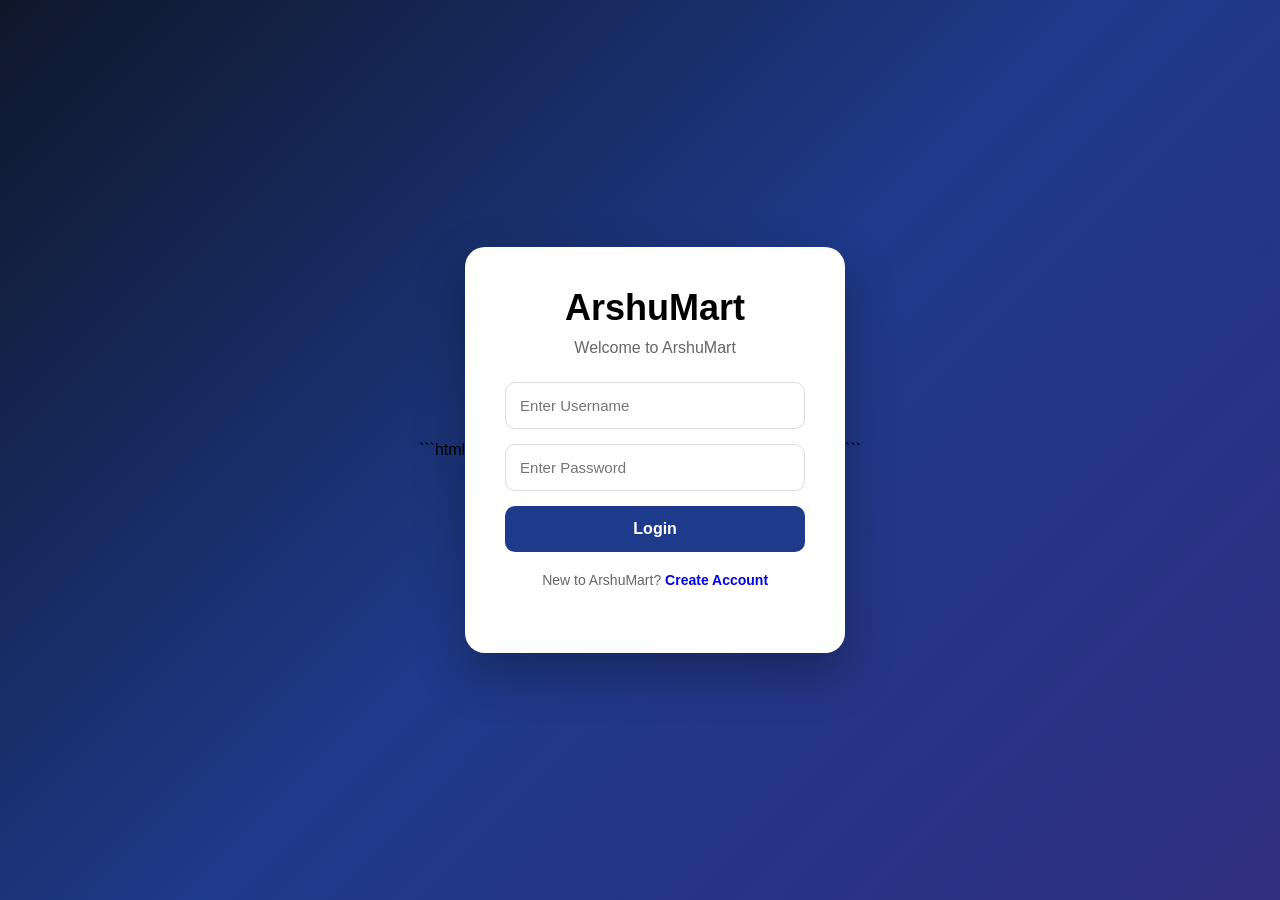
==== frontend/index.html @ 77486f8b "Initial ArshuMart project" ====
```html
<!DOCTYPE html>
<html lang="en">
<head>
    <meta charset="UTF-8">
    <meta name="viewport" content="width=device-width, initial-scale=1.0">
    <title>ArshuMart - Login</title>

    <link rel="stylesheet" href="css/style.css">
</head>

<body>

    <div class="login-container">

        <h1>ArshuMart</h1>

        <p>Welcome to ArshuMart</p>

        <form>
            <input type="text" placeholder="Enter Username" required>

            <input type="password" placeholder="Enter Password" required>

            <button type="submit">Login</button>
        </form>

        <p class="register-text">
            New to ArshuMart?
            <a href="#">Create Account</a>
        </p>

    </div>

    <script src="js/script.js"></script>

</body>
</html>
```
---- frontend/css/style.css ----
* {
    margin: 0;
    padding: 0;
    box-sizing: border-box;
}

body {
    min-height: 100vh;
    display: flex;
    justify-content: center;
    align-items: center;
    font-family: Arial, sans-serif;
    background: linear-gradient(135deg, #0f172a, #1e3a8a, #312e81);
}

.login-container {
    width: 380px;
    padding: 40px;
    text-align: center;
    background: white;
    border-radius: 20px;
    box-shadow: 0 20px 50px rgba(0, 0, 0, 0.3);
}

.login-container h1 {
    font-size: 36px;
    margin-bottom: 10px;
}

.login-container > p {
    margin-bottom: 25px;
    color: #666;
}

.login-container input {
    width: 100%;
    padding: 14px;
    margin-bottom: 15px;
    border: 1px solid #ddd;
    border-radius: 10px;
    font-size: 15px;
}

.login-container button {
    width: 100%;
    padding: 14px;
    border: none;
    border-radius: 10px;
    background: #1e3a8a;
    color: white;
    font-size: 16px;
    font-weight: bold;
    cursor: pointer;
}

.login-container button:hover {
    background: #172554;
}

.register-text {
    margin-top: 20px;
    font-size: 14px;
}

.register-text a {
    text-decoration: none;
    font-weight: bold;
}
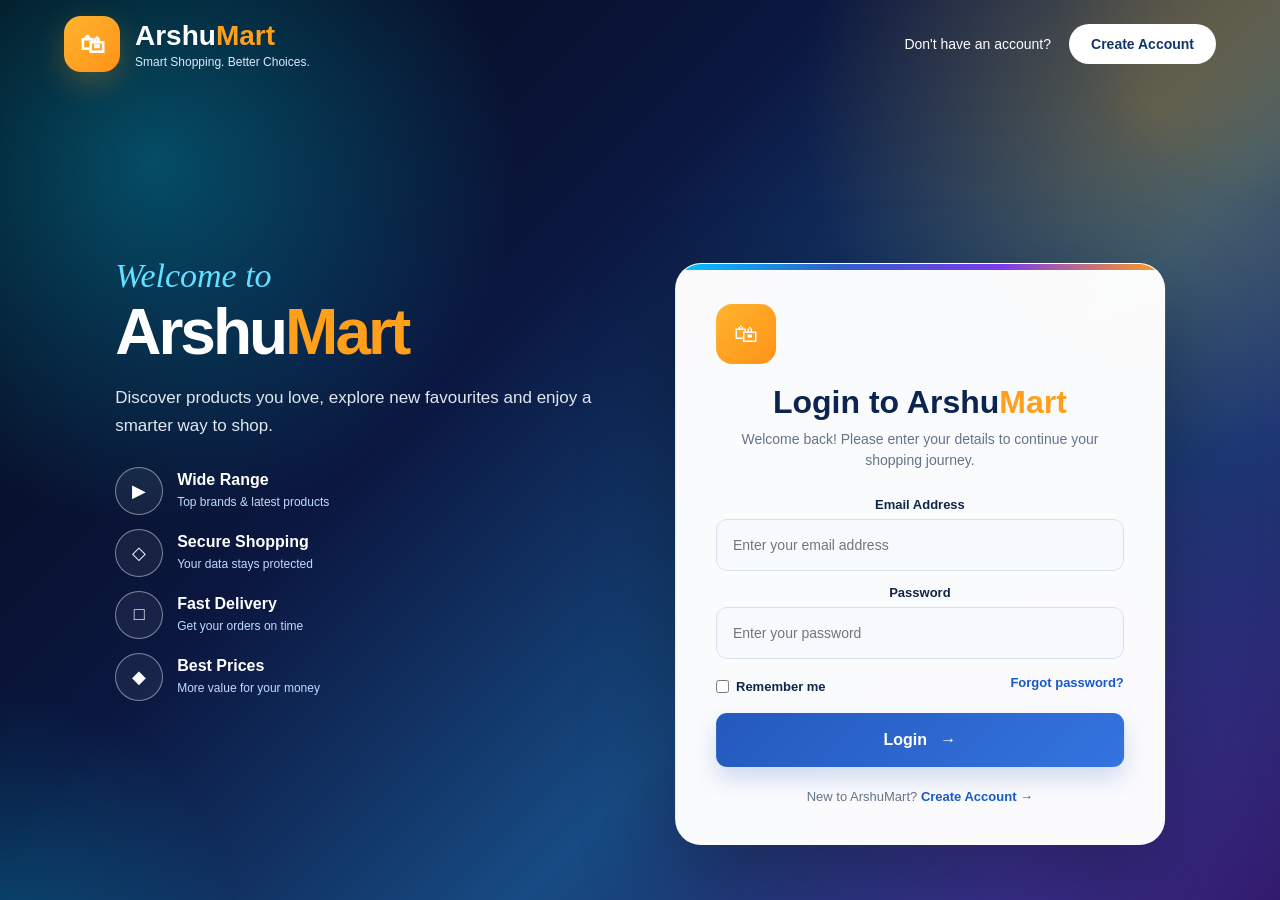
==== commit 4fe81a1e: "Save current ArshuMart progress" ====
--- a/frontend/index.html
+++ b/frontend/index.html
@@ -1,39 +1,998 @@
-```html
 <!DOCTYPE html>
 <html lang="en">
 <head>
     <meta charset="UTF-8">
     <meta name="viewport" content="width=device-width, initial-scale=1.0">
+
     <title>ArshuMart - Login</title>
 
     <link rel="stylesheet" href="css/style.css">
+
+    <style>
+        /* =====================================================
+           ARSHUMART LOGIN PAGE
+           LOGIN BACKGROUND IS CONTROLLED HERE
+        ===================================================== */
+
+        * {
+            box-sizing: border-box;
+        }
+
+        body {
+            margin: 0;
+            font-family: Arial, Helvetica, sans-serif;
+        }
+
+        body.login-page {
+            min-height: 100vh;
+            width: 100%;
+            overflow: hidden;
+
+            background:
+                radial-gradient(
+                    circle at 12% 18%,
+                    rgba(0, 225, 255, 0.30),
+                    transparent 27%
+                ),
+                radial-gradient(
+                    circle at 90% 12%,
+                    rgba(255, 166, 0, 0.30),
+                    transparent 25%
+                ),
+                radial-gradient(
+                    circle at 80% 90%,
+                    rgba(128, 70, 255, 0.32),
+                    transparent 30%
+                ),
+                linear-gradient(
+                    135deg,
+                    #030712 0%,
+                    #0b1740 38%,
+                    #174b83 65%,
+                    #29165c 100%
+                ) !important;
+        }
+
+        /* Decorative background shapes */
+
+        body.login-page::before {
+            content: "";
+            position: fixed;
+
+            width: 500px;
+            height: 500px;
+
+            left: -250px;
+            bottom: -280px;
+
+            border-radius: 50%;
+
+            background:
+                radial-gradient(
+                    circle,
+                    rgba(0, 225, 255, 0.20),
+                    transparent 68%
+                );
+
+            pointer-events: none;
+        }
+
+        body.login-page::after {
+            content: "";
+            position: fixed;
+
+            width: 500px;
+            height: 500px;
+
+            right: -260px;
+            top: -280px;
+
+            border-radius: 50%;
+
+            background:
+                radial-gradient(
+                    circle,
+                    rgba(255, 166, 0, 0.22),
+                    transparent 68%
+                );
+
+            pointer-events: none;
+        }
+
+
+        /* =====================================================
+           TOP HEADER
+        ===================================================== */
+
+        .login-topbar {
+            position: relative;
+            z-index: 10;
+
+            width: 100%;
+
+            padding: 16px 5%;
+
+            display: flex;
+            align-items: center;
+            justify-content: space-between;
+        }
+
+        .login-brand {
+            display: flex;
+            align-items: center;
+            gap: 15px;
+        }
+
+        .login-brand-icon {
+            width: 56px;
+            height: 56px;
+
+            border-radius: 17px;
+
+            display: flex;
+            align-items: center;
+            justify-content: center;
+
+            background:
+                linear-gradient(
+                    135deg,
+                    #ffb52e,
+                    #ff9218
+                );
+
+            color: white;
+
+            font-size: 25px;
+            font-weight: bold;
+
+            box-shadow:
+                0 10px 30px rgba(255, 159, 28, 0.25);
+        }
+
+        .login-brand-name {
+            color: white;
+            font-size: 28px;
+            font-weight: 800;
+        }
+
+        .login-brand-name span {
+            color: #ff9f1c;
+        }
+
+        .login-brand-tagline {
+            color: #dbeafe;
+            font-size: 12px;
+            margin-top: 3px;
+        }
+
+        .create-account-top {
+            display: flex;
+            align-items: center;
+            gap: 18px;
+
+            color: white;
+            font-size: 14px;
+        }
+
+        .create-account-top a {
+            padding: 12px 22px;
+
+            border-radius: 25px;
+
+            background: white;
+            color: #12356b;
+
+            text-decoration: none;
+
+            font-weight: bold;
+
+            transition: 0.25s ease;
+        }
+
+        .create-account-top a:hover {
+            transform: translateY(-2px);
+
+            box-shadow:
+                0 10px 25px rgba(0, 0, 0, 0.20);
+        }
+
+
+        /* =====================================================
+           MAIN LOGIN AREA
+        ===================================================== */
+
+        .login-layout {
+            position: relative;
+            z-index: 5;
+
+            width: 100%;
+            min-height: calc(100vh - 88px);
+
+            display: grid;
+            grid-template-columns: 1fr 1fr;
+
+            align-items: center;
+
+            gap: 70px;
+
+            padding: 25px 9% 55px;
+        }
+
+
+        /* =====================================================
+           LEFT SIDE
+        ===================================================== */
+
+        .login-intro {
+            color: white;
+            max-width: 620px;
+        }
+
+        .login-intro-small {
+            color: #63dfff;
+
+            font-family: Georgia, serif;
+
+            font-size: 34px;
+
+            font-style: italic;
+
+            margin-bottom: 5px;
+        }
+
+        .login-intro h1 {
+            margin: 0 0 20px;
+
+            font-size: clamp(52px, 5vw, 76px);
+
+            line-height: 1;
+
+            letter-spacing: -3px;
+        }
+
+        .login-intro h1 span {
+            color: #ff9f1c;
+        }
+
+        .login-intro-description {
+            max-width: 570px;
+
+            color: #e2e8f0;
+
+            font-size: 17px;
+
+            line-height: 1.6;
+
+            margin-bottom: 28px;
+        }
+
+
+        /* Features */
+
+        .login-features {
+            display: grid;
+            gap: 14px;
+        }
+
+        .login-feature {
+            display: flex;
+            align-items: center;
+
+            gap: 14px;
+        }
+
+        .feature-icon {
+            width: 48px;
+            height: 48px;
+
+            border: 1px solid rgba(255,255,255,0.45);
+
+            border-radius: 50%;
+
+            display: flex;
+            align-items: center;
+            justify-content: center;
+
+            color: white;
+
+            font-size: 18px;
+
+            background: rgba(255,255,255,0.06);
+        }
+
+        .feature-text strong {
+            display: block;
+
+            color: white;
+
+            font-size: 16px;
+
+            margin-bottom: 3px;
+        }
+
+        .feature-text span {
+            color: #bfdbfe;
+
+            font-size: 12px;
+        }
+
+
+        /* =====================================================
+           LOGIN CARD
+        ===================================================== */
+
+        .login-container {
+            width: 100%;
+            max-width: 500px;
+
+            justify-self: end;
+
+            padding: 40px;
+
+            background: rgba(255,255,255,0.98);
+
+            border-radius: 26px;
+
+            border: 1px solid rgba(255,255,255,0.8);
+
+            box-shadow:
+                0 35px 90px rgba(0,0,0,0.35);
+
+            position: relative;
+
+            overflow: hidden;
+        }
+
+        .login-container::before {
+            content: "";
+
+            position: absolute;
+
+            left: 0;
+            top: 0;
+
+            width: 100%;
+            height: 6px;
+
+            background:
+                linear-gradient(
+                    90deg,
+                    #00c6ff,
+                    #315fc9,
+                    #7c3aed,
+                    #ff9f1c
+                );
+        }
+
+        .login-logo {
+            width: 60px;
+            height: 60px;
+
+            border-radius: 16px;
+
+            display: flex;
+            align-items: center;
+            justify-content: center;
+
+            background:
+                linear-gradient(
+                    135deg,
+                    #ffb52e,
+                    #ff9218
+                );
+
+            color: white;
+
+            font-size: 24px;
+
+            margin-bottom: 20px;
+        }
+
+        .login-container h2 {
+            margin: 0 0 8px;
+
+            color: #0b2450;
+
+            font-size: 32px;
+        }
+
+        .login-container h2 span {
+            color: #ff9f1c;
+        }
+
+        .login-subtitle {
+            color: #64748b;
+
+            font-size: 14px;
+
+            line-height: 1.5;
+
+            margin-bottom: 25px;
+        }
+
+
+        /* =====================================================
+           FORM
+        ===================================================== */
+
+        #loginForm {
+            display: flex;
+            flex-direction: column;
+
+            gap: 14px;
+        }
+
+        #loginForm label {
+            color: #10254a;
+
+            font-size: 13px;
+
+            font-weight: bold;
+
+            margin-bottom: -7px;
+        }
+
+        #loginForm input {
+            width: 100%;
+
+            height: 52px;
+
+            border: 1px solid #d8e1ee;
+
+            border-radius: 11px;
+
+            background: #f6f9fd;
+
+            padding: 0 16px;
+
+            outline: none;
+
+            font-size: 14px;
+
+            color: #172033;
+
+            transition: 0.25s ease;
+        }
+
+        #loginForm input:focus {
+            background: white;
+
+            border-color: #2872df;
+
+            box-shadow:
+                0 0 0 4px rgba(40,114,223,0.10);
+        }
+
+        .login-options {
+            display: flex;
+
+            justify-content: space-between;
+
+            align-items: center;
+
+            margin-top: 2px;
+
+            margin-bottom: 5px;
+
+            font-size: 13px;
+        }
+
+        .remember-option {
+            display: flex;
+            align-items: center;
+
+            gap: 7px;
+
+            color: #64748b;
+        }
+
+        .remember-option input {
+            width: auto !important;
+            height: auto !important;
+        }
+
+        .forgot-password {
+            color: #1858c7;
+
+            text-decoration: none;
+
+            font-weight: bold;
+        }
+
+        .forgot-password:hover {
+            color: #ff9f1c;
+        }
+
+
+        /* =====================================================
+           LOGIN BUTTON
+        ===================================================== */
+
+        #loginForm button {
+            width: 100%;
+
+            height: 54px;
+
+            border: none;
+
+            border-radius: 11px;
+
+            background:
+                linear-gradient(
+                    135deg,
+                    #2459bd,
+                    #3474df
+                );
+
+            color: white;
+
+            font-size: 16px;
+
+            font-weight: bold;
+
+            cursor: pointer;
+
+            margin-top: 4px;
+
+            transition: 0.25s ease;
+
+            box-shadow:
+                0 12px 25px rgba(37,89,189,0.20);
+        }
+
+        #loginForm button:hover {
+            transform: translateY(-2px);
+
+            box-shadow:
+                0 16px 30px rgba(37,89,189,0.30);
+        }
+
+
+        /* =====================================================
+           REGISTER LINK
+        ===================================================== */
+
+        .register-text {
+            text-align: center;
+
+            color: #64748b;
+
+            font-size: 13px;
+
+            margin-top: 22px !important;
+        }
+
+        .register-text a {
+            color: #1858c7;
+
+            text-decoration: none;
+
+            font-weight: bold;
+        }
+
+        .register-text a:hover {
+            color: #ff9f1c;
+        }
+
+
+        /* =====================================================
+           RESPONSIVE
+        ===================================================== */
+
+        @media (max-width: 900px) {
+
+            body.login-page {
+                overflow-y: auto;
+            }
+
+            .login-layout {
+                grid-template-columns: 1fr;
+
+                padding: 35px 6% 50px;
+
+                gap: 35px;
+            }
+
+            .login-intro {
+                max-width: 700px;
+            }
+
+            .login-container {
+                justify-self: center;
+            }
+
+            .login-intro h1 {
+                font-size: 58px;
+            }
+        }
+
+        @media (max-width: 600px) {
+
+            .login-topbar {
+                padding: 14px 5%;
+            }
+
+            .login-brand-icon {
+                width: 46px;
+                height: 46px;
+            }
+
+            .login-brand-name {
+                font-size: 22px;
+            }
+
+            .login-brand-tagline {
+                display: none;
+            }
+
+            .create-account-top > span {
+                display: none;
+            }
+
+            .create-account-top a {
+                padding: 10px 15px;
+                font-size: 12px;
+            }
+
+            .login-layout {
+                padding: 25px 5% 40px;
+            }
+
+            .login-intro-small {
+                font-size: 25px;
+            }
+
+            .login-intro h1 {
+                font-size: 45px;
+                letter-spacing: -2px;
+            }
+
+            .login-intro-description {
+                font-size: 14px;
+            }
+
+            .login-container {
+                padding: 32px 25px;
+            }
+
+            .login-container h2 {
+                font-size: 27px;
+            }
+        }
+    </style>
 </head>
 
-<body>
-
-    <div class="login-container">
-
-        <h1>ArshuMart</h1>
-
-        <p>Welcome to ArshuMart</p>
-
-        <form>
-            <input type="text" placeholder="Enter Username" required>
-
-            <input type="password" placeholder="Enter Password" required>
-
-            <button type="submit">Login</button>
-        </form>
-
-        <p class="register-text">
-            New to ArshuMart?
-            <a href="#">Create Account</a>
-        </p>
-
-    </div>
-
-    <script src="js/script.js"></script>
+
+<body class="login-page">
+
+    <!-- =====================================================
+         TOP HEADER
+    ====================================================== -->
+
+    <header class="login-topbar">
+
+        <div class="login-brand">
+
+            <div class="login-brand-icon">
+                🛍
+            </div>
+
+            <div>
+                <div class="login-brand-name">
+                    Arshu<span>Mart</span>
+                </div>
+
+                <div class="login-brand-tagline">
+                    Smart Shopping. Better Choices.
+                </div>
+            </div>
+
+        </div>
+
+
+        <div class="create-account-top">
+
+            <span>Don't have an account?</span>
+
+            <a href="register.html">
+                Create Account
+            </a>
+
+        </div>
+
+    </header>
+
+
+    <!-- =====================================================
+         MAIN LOGIN AREA
+    ====================================================== -->
+
+    <main class="login-layout">
+
+
+        <!-- LEFT SIDE -->
+
+        <section class="login-intro">
+
+            <div class="login-intro-small">
+                Welcome to
+            </div>
+
+            <h1>
+                Arshu<span>Mart</span>
+            </h1>
+
+            <p class="login-intro-description">
+                Discover products you love, explore new favourites
+                and enjoy a smarter way to shop.
+            </p>
+
+
+            <div class="login-features">
+
+                <div class="login-feature">
+
+                    <div class="feature-icon">
+                        ▶
+                    </div>
+
+                    <div class="feature-text">
+                        <strong>Wide Range</strong>
+                        <span>Top brands & latest products</span>
+                    </div>
+
+                </div>
+
+
+                <div class="login-feature">
+
+                    <div class="feature-icon">
+                        ◇
+                    </div>
+
+                    <div class="feature-text">
+                        <strong>Secure Shopping</strong>
+                        <span>Your data stays protected</span>
+                    </div>
+
+                </div>
+
+
+                <div class="login-feature">
+
+                    <div class="feature-icon">
+                        □
+                    </div>
+
+                    <div class="feature-text">
+                        <strong>Fast Delivery</strong>
+                        <span>Get your orders on time</span>
+                    </div>
+
+                </div>
+
+
+                <div class="login-feature">
+
+                    <div class="feature-icon">
+                        ◆
+                    </div>
+
+                    <div class="feature-text">
+                        <strong>Best Prices</strong>
+                        <span>More value for your money</span>
+                    </div>
+
+                </div>
+
+            </div>
+
+        </section>
+
+
+        <!-- LOGIN CARD -->
+
+        <section class="login-container">
+
+            <div class="login-logo">
+                🛍
+            </div>
+
+            <h2>
+                Login to Arshu<span>Mart</span>
+            </h2>
+
+            <p class="login-subtitle">
+                Welcome back! Please enter your details to continue
+                your shopping journey.
+            </p>
+
+
+            <form id="loginForm">
+
+                <label for="email">
+                    Email Address
+                </label>
+
+                <input
+                    type="email"
+                    id="email"
+                    placeholder="Enter your email address"
+                    required
+                >
+
+
+                <label for="password">
+                    Password
+                </label>
+
+                <input
+                    type="password"
+                    id="password"
+                    placeholder="Enter your password"
+                    required
+                >
+
+
+                <div class="login-options">
+
+                    <label class="remember-option">
+
+                        <input
+                            type="checkbox"
+                            id="rememberMe"
+                        >
+
+                        <span>Remember me</span>
+
+                    </label>
+
+                    <a
+                        href="#"
+                        class="forgot-password"
+                        onclick="return false;"
+                    >
+                        Forgot password?
+                    </a>
+
+                </div>
+
+
+                <button type="submit">
+                    Login &nbsp; →
+                </button>
+
+            </form>
+
+
+            <p class="register-text">
+                New to ArshuMart?
+                <a href="register.html">
+                    Create Account →
+                </a>
+            </p>
+
+        </section>
+
+    </main>
+
+
+    <!-- =====================================================
+         LOGIN JAVASCRIPT
+    ====================================================== -->
+
+    <script>
+
+        const loginForm = document.getElementById("loginForm");
+
+        loginForm.addEventListener("submit", async function(event) {
+
+            event.preventDefault();
+
+            const email =
+                document.getElementById("email").value.trim();
+
+            const password =
+                document.getElementById("password").value.trim();
+
+            const button =
+                loginForm.querySelector("button");
+
+            button.disabled = true;
+
+            button.textContent = "Logging in...";
+
+
+            try {
+
+                const response = await fetch(
+                    "http://localhost:8080/api/login",
+                    {
+                        method: "POST",
+
+                        headers: {
+                            "Content-Type": "application/json"
+                        },
+
+                        body: JSON.stringify({
+                            email: email,
+                            password: password
+                        })
+                    }
+                );
+
+
+                const result = await response.json();
+
+
+                if (result.success) {
+
+                    localStorage.setItem(
+                        "arshuMartUser",
+                        JSON.stringify({
+                            id: result.userId,
+                            name: result.name,
+                            email: email,
+                            role: result.role
+                        })
+                    );
+
+
+                    /* Keep userId separately for compatibility */
+
+                    localStorage.setItem(
+                        "userId",
+                        result.userId
+                    );
+
+
+                    /* Redirect based on role */
+
+                    if (result.role === "seller") {
+
+                        window.location.href =
+                            "products.html";
+
+                    } else if (result.role === "admin") {
+
+                        window.location.href =
+                            "products.html";
+
+                    } else {
+
+                        window.location.href =
+                            "products.html";
+                    }
+
+                } else {
+
+                    alert(
+                        result.message ||
+                        "Invalid email or password."
+                    );
+
+                    button.disabled = false;
+
+                    button.textContent = "Login  →";
+                }
+
+            } catch (error) {
+
+                console.error(error);
+
+                alert(
+                    "Unable to connect to server. " +
+                    "Please make sure ArshuMart backend is running."
+                );
+
+                button.disabled = false;
+
+                button.textContent = "Login  →";
+            }
+
+        });
+
+    </script>
 
 </body>
-</html>
-```
+</html>
--- a/frontend/css/style.css
+++ b/frontend/css/style.css
@@ -1,68 +1,1485 @@
+/* =========================================================
+   ARSHUMART - PROFESSIONAL DESIGN SYSTEM
+   Premium Midnight • Royal Blue • Electric Orange
+========================================================= */
+
 * {
     margin: 0;
     padding: 0;
     box-sizing: border-box;
 }
 
+:root {
+    --navy: #0b1220;
+    --navy-light: #111c32;
+    --blue: #1d4ed8;
+    --blue-light: #3b82f6;
+    --orange: #ff9f1c;
+    --orange-dark: #e88700;
+    --white: #ffffff;
+    --bg: #f4f7fb;
+    --text: #172033;
+    --muted: #64748b;
+    --border: #e2e8f0;
+    --success: #16a34a;
+}
+
+html {
+    scroll-behavior: smooth;
+}
+
 body {
+    font-family: Arial, Helvetica, sans-serif;
+    background: var(--bg);
+    color: var(--text);
+}
+
+
+/* =========================================================
+   LOGIN PAGE - NEW PREMIUM BACKGROUND
+========================================================= */
+
+body:has(.login-container) {
+    width: 100%;
     min-height: 100vh;
-    display: flex;
-    justify-content: center;
-    align-items: center;
-    font-family: Arial, sans-serif;
-    background: linear-gradient(135deg, #0f172a, #1e3a8a, #312e81);
-}
+    height: 100vh;
+    overflow: hidden;
+    position: relative;
+
+    /* IMPORTANT:
+       !important ensures login background overrides
+       any normal background style from index.html
+    */
+
+    background:
+        radial-gradient(
+            circle at 8% 12%,
+            rgba(0, 229, 255, 0.28),
+            transparent 27%
+        ),
+        radial-gradient(
+            circle at 92% 8%,
+            rgba(255, 159, 28, 0.32),
+            transparent 25%
+        ),
+        radial-gradient(
+            circle at 85% 88%,
+            rgba(139, 92, 246, 0.32),
+            transparent 30%
+        ),
+        radial-gradient(
+            circle at 18% 90%,
+            rgba(37, 99, 235, 0.28),
+            transparent 30%
+        ),
+        linear-gradient(
+            135deg,
+            #050816 0%,
+            #101b45 30%,
+            #183d78 58%,
+            #24195c 82%,
+            #080d21 100%
+        ) !important;
+}
+
+
+/* =========================================================
+   LOGIN DECORATIVE GLOW - LEFT
+========================================================= */
+
+body:has(.login-container)::before {
+    content: "";
+    position: fixed;
+
+    width: 520px;
+    height: 520px;
+
+    left: -240px;
+    bottom: -270px;
+
+    border-radius: 50%;
+
+    background:
+        radial-gradient(
+            circle,
+            rgba(0, 229, 255, 0.20),
+            rgba(37, 99, 235, 0.08) 48%,
+            transparent 72%
+        );
+
+    pointer-events: none;
+    z-index: 0;
+}
+
+
+/* =========================================================
+   LOGIN DECORATIVE GLOW - RIGHT
+========================================================= */
+
+body:has(.login-container)::after {
+    content: "";
+
+    position: fixed;
+
+    width: 470px;
+    height: 470px;
+
+    right: -220px;
+    top: -230px;
+
+    border-radius: 50%;
+
+    background:
+        radial-gradient(
+            circle,
+            rgba(255, 159, 28, 0.24),
+            rgba(139, 92, 246, 0.10) 48%,
+            transparent 72%
+        );
+
+    pointer-events: none;
+    z-index: 0;
+}
+
+
+/* =========================================================
+   LOGIN CONTAINER
+========================================================= */
 
 .login-container {
-    width: 380px;
-    padding: 40px;
+    width: 410px;
+    max-width: 90%;
+
+    padding: 42px 38px;
+
+    background: rgba(255, 255, 255, 0.98);
+
+    border: 1px solid rgba(255, 255, 255, 0.75);
+
+    border-radius: 24px;
+
+    box-shadow:
+        0 30px 80px rgba(0, 0, 0, 0.32),
+        0 0 0 1px rgba(255, 255, 255, 0.08);
+
     text-align: center;
-    background: white;
+
+    position: absolute;
+
+    top: 50%;
+    left: 50%;
+
+    transform: translate(-50%, -50%);
+
+    z-index: 5;
+}
+
+.login-container::before {
+    content: "";
+
+    display: block;
+
+    width: 65px;
+    height: 5px;
+
+    margin: 0 auto 22px;
+
     border-radius: 20px;
-    box-shadow: 0 20px 50px rgba(0, 0, 0, 0.3);
+
+    background:
+        linear-gradient(
+            90deg,
+            #00c6ff,
+            #7c3aed,
+            #ff9f1c
+        );
 }
 
 .login-container h1 {
     font-size: 36px;
-    margin-bottom: 10px;
+
+    color: var(--navy);
+
+    margin-bottom: 8px;
+
+    letter-spacing: -0.5px;
 }
 
 .login-container > p {
+    color: var(--muted);
+
+    font-size: 14px;
+
+    margin-bottom: 26px;
+}
+
+
+/* =========================================================
+   LOGIN FORM
+========================================================= */
+
+#loginForm {
+    display: flex;
+
+    flex-direction: column;
+
+    gap: 15px;
+}
+
+#loginForm input {
+    width: 100%;
+
+    height: 50px;
+
+    padding: 0 16px;
+
+    border: 1px solid #d8e0eb;
+
+    border-radius: 10px;
+
+    outline: none;
+
+    font-size: 14px;
+
+    color: var(--text);
+
+    background: #f5f8fc;
+
+    transition: 0.25s ease;
+}
+
+#loginForm input:focus {
+    background: white;
+
+    border-color: var(--blue);
+
+    box-shadow:
+        0 0 0 4px rgba(29, 78, 216, 0.10);
+}
+
+#loginForm button {
+    width: 100%;
+
+    height: 50px;
+
+    border: none;
+
+    border-radius: 10px;
+
+    background:
+        linear-gradient(
+            135deg,
+            #1d4ed8,
+            #315fc9
+        );
+
+    color: white;
+
+    font-size: 15px;
+
+    font-weight: bold;
+
+    cursor: pointer;
+
+    transition: 0.25s ease;
+}
+
+#loginForm button:hover {
+    transform: translateY(-2px);
+
+    box-shadow:
+        0 10px 22px rgba(29, 78, 216, 0.25);
+}
+
+.register-text {
+    margin-top: 24px !important;
+
+    margin-bottom: 0 !important;
+
+    font-size: 13px !important;
+}
+
+.register-text a {
+    color: #4f21a1;
+
+    text-decoration: none;
+
+    font-weight: bold;
+}
+
+.register-text a:hover {
+    color: var(--orange-dark);
+}
+
+
+/* =========================================================
+   LOGIN PAGE - ONE SCREEN
+========================================================= */
+
+body:has(.login-container) {
+    height: 100vh;
+
+    min-height: 100vh;
+
+    overflow: hidden;
+}
+
+.login-container {
+    max-height: 88vh;
+
+    overflow: hidden;
+}
+
+
+/* =========================================================
+   SMALLER LAPTOP SCREENS
+========================================================= */
+
+@media (max-height: 800px) {
+
+    .login-container {
+        padding: 28px 32px;
+    }
+
+    .login-container h1 {
+        font-size: 30px;
+
+        margin-bottom: 5px;
+    }
+
+    .login-container > p {
+        margin-bottom: 16px;
+    }
+
+    #loginForm {
+        gap: 10px;
+    }
+
+    #loginForm input,
+    #loginForm button {
+        height: 42px;
+    }
+
+    .register-text {
+        margin-top: 14px !important;
+    }
+}
+
+
+/* =========================================================
+   REGISTER PAGE
+========================================================= */
+
+body:has(.register-container) {
+    min-height: 100vh;
+
+    background:
+        radial-gradient(
+            circle at 15% 80%,
+            rgba(255, 159, 28, 0.13),
+            transparent 30%
+        ),
+        radial-gradient(
+            circle at 85% 20%,
+            rgba(59, 130, 246, 0.22),
+            transparent 30%
+        ),
+        linear-gradient(
+            135deg,
+            #07101f,
+            #122653 55%,
+            #172f68
+        );
+}
+
+.register-container {
+    width: 450px;
+
+    max-width: 92%;
+
+    padding: 40px;
+
+    background: rgba(255, 255, 255, 0.98);
+
+    border-radius: 24px;
+
+    box-shadow:
+        0 30px 80px rgba(0, 0, 0, 0.32);
+
+    text-align: center;
+
+    position: absolute;
+
+    top: 50%;
+    left: 50%;
+
+    transform: translate(-50%, -50%);
+}
+
+.register-container::before {
+    content: "";
+
+    display: block;
+
+    width: 55px;
+    height: 5px;
+
+    margin: 0 auto 22px;
+
+    border-radius: 20px;
+
+    background:
+        linear-gradient(
+            90deg,
+            var(--orange),
+            var(--blue)
+        );
+}
+
+.register-container h1 {
+    font-size: 36px;
+
+    color: var(--navy);
+
+    margin-bottom: 8px;
+}
+
+.register-container > p {
+    color: var(--muted);
+
+    font-size: 14px;
+
+    margin-bottom: 26px;
+}
+
+#registerForm {
+    display: flex;
+
+    flex-direction: column;
+
+    gap: 15px;
+}
+
+#registerForm input,
+#registerForm select {
+    width: 100%;
+
+    height: 50px;
+
+    padding: 0 16px;
+
+    border: 1px solid #d8e0eb;
+
+    border-radius: 10px;
+
+    outline: none;
+
+    font-size: 14px;
+
+    background: #f5f8fc;
+
+    color: var(--text);
+
+    transition: 0.25s ease;
+}
+
+#registerForm input:focus,
+#registerForm select:focus {
+    background: white;
+
+    border-color: var(--blue);
+
+    box-shadow:
+        0 0 0 4px rgba(29, 78, 216, 0.10);
+}
+
+#registerForm button {
+    width: 100%;
+
+    height: 50px;
+
+    border: none;
+
+    border-radius: 10px;
+
+    background:
+        linear-gradient(
+            135deg,
+            #1d4ed8,
+            #315fc9
+        );
+
+    color: white;
+
+    font-size: 15px;
+
+    font-weight: bold;
+
+    cursor: pointer;
+
+    transition: 0.25s ease;
+}
+
+#registerForm button:hover {
+    transform: translateY(-2px);
+
+    box-shadow:
+        0 10px 22px rgba(29, 78, 216, 0.25);
+}
+
+.register-container a {
+    color: #4f21a1;
+
+    text-decoration: none;
+
+    font-weight: bold;
+}
+
+.register-container a:hover {
+    color: var(--orange-dark);
+}
+
+
+/* =========================================================
+   PRODUCTS HEADER
+========================================================= */
+
+.products-header {
+    width: 100%;
+
+    min-height: 88px;
+
+    padding: 15px 5%;
+
+    background:
+        linear-gradient(
+            110deg,
+            #080f1d,
+            #101b31 55%,
+            #13244a
+        );
+
+    display: flex;
+
+    align-items: center;
+
+    gap: 28px;
+
+    position: sticky;
+
+    top: 0;
+
+    z-index: 1000;
+
+    box-shadow:
+        0 5px 25px rgba(0, 0, 0, 0.18);
+}
+
+.brand {
+    width: 220px;
+
+    flex-shrink: 0;
+}
+
+.brand h1 {
+    color: white;
+
+    font-size: 29px;
+
+    margin-bottom: 4px;
+
+    letter-spacing: -0.5px;
+}
+
+.brand p {
+    color: #aebbd0;
+
+    font-size: 12px;
+}
+
+
+/* =========================================================
+   SEARCH
+========================================================= */
+
+.search-box {
+    flex: 1;
+
+    max-width: 680px;
+
+    display: flex;
+}
+
+.search-box input {
+    flex: 1;
+
+    height: 48px;
+
+    padding: 0 17px;
+
+    border: none;
+
+    outline: none;
+
+    border-radius: 10px 0 0 10px;
+
+    font-size: 14px;
+}
+
+.search-box input:focus {
+    box-shadow:
+        inset 0 0 0 2px rgba(59, 130, 246, 0.25);
+}
+
+.search-box button {
+    width: 100px;
+
+    border: none;
+
+    background: var(--orange);
+
+    color: #111827;
+
+    font-weight: bold;
+
+    border-radius: 0 10px 10px 0;
+
+    cursor: pointer;
+
+    transition: 0.2s ease;
+}
+
+.search-box button:hover {
+    background: #ffb23d;
+}
+
+
+/* =========================================================
+   HEADER ACTIONS
+========================================================= */
+
+.header-actions {
+    display: flex;
+
+    gap: 8px;
+
+    margin-left: auto;
+}
+
+.header-actions button {
+    padding: 11px 16px;
+
+    background: rgba(255, 255, 255, 0.03);
+
+    color: white;
+
+    border: 1px solid #52627d;
+
+    border-radius: 9px;
+
+    font-size: 13px;
+
+    font-weight: bold;
+
+    cursor: pointer;
+
+    transition: 0.2s ease;
+}
+
+.header-actions button:hover {
+    background: white;
+
+    color: var(--navy);
+
+    border-color: white;
+
+    transform: translateY(-1px);
+}
+
+
+/* =========================================================
+   GENERAL MAIN
+========================================================= */
+
+main {
+    width: 92%;
+
+    max-width: 1280px;
+
+    margin: auto;
+
+    padding: 38px 0 50px;
+}
+
+
+/* =========================================================
+   WELCOME SECTION
+========================================================= */
+
+.welcome-section {
+    position: relative;
+
+    margin-bottom: 38px;
+
+    padding: 38px 42px;
+
+    border-radius: 20px;
+
+    overflow: hidden;
+
+    background:
+        radial-gradient(
+            circle at 90% 20%,
+            rgba(255, 159, 28, 0.20),
+            transparent 25%
+        ),
+        linear-gradient(
+            115deg,
+            #0b1220,
+            #172f68
+        );
+
+    color: white;
+
+    box-shadow:
+        0 15px 35px rgba(15, 23, 42, 0.15);
+}
+
+.welcome-section::after {
+    content: "SHOP • DISCOVER • CHOOSE";
+
+    position: absolute;
+
+    right: 35px;
+
+    bottom: 20px;
+
+    color: rgba(255, 255, 255, 0.10);
+
+    font-size: 14px;
+
+    font-weight: bold;
+
+    letter-spacing: 3px;
+}
+
+.welcome-section h2 {
+    font-size: 32px;
+
+    margin-bottom: 9px;
+}
+
+.welcome-section p {
+    color: #cbd5e1;
+
+    font-size: 15px;
+}
+
+
+/* =========================================================
+   CATEGORIES
+========================================================= */
+
+.categories-section {
+    margin-bottom: 38px;
+}
+
+.categories-section h2 {
+    font-size: 22px;
+
+    margin-bottom: 15px;
+}
+
+.category-list {
+    display: flex;
+
+    flex-wrap: wrap;
+
+    gap: 10px;
+}
+
+.category-list button {
+    padding: 10px 18px;
+
+    background: white;
+
+    color: var(--text);
+
+    border: 1px solid #d8e0eb;
+
+    border-radius: 24px;
+
+    font-size: 13px;
+
+    font-weight: 600;
+
+    cursor: pointer;
+
+    transition: 0.2s ease;
+}
+
+.category-list button:hover {
+    background: var(--orange);
+
+    border-color: var(--orange);
+
+    transform: translateY(-2px);
+
+    box-shadow:
+        0 7px 15px rgba(255, 159, 28, 0.18);
+}
+
+
+/* =========================================================
+   PRODUCTS SECTION
+========================================================= */
+
+.products-section {
+    margin-bottom: 35px;
+}
+
+.products-section h2 {
+    font-size: 23px;
+
+    margin-bottom: 18px;
+}
+
+
+/* =========================================================
+   PRODUCT GRID
+========================================================= */
+
+.product-grid {
+    width: 100%;
+
+    display: grid;
+
+    grid-template-columns: repeat(5, 1fr);
+
+    gap: 18px;
+}
+
+
+/* =========================================================
+   PRODUCT CARD
+========================================================= */
+
+.product-card {
+    width: 100%;
+
+    background: white;
+
+    border: 1px solid var(--border);
+
+    border-radius: 15px;
+
+    padding: 10px;
+
+    overflow: hidden;
+
+    box-shadow:
+        0 5px 18px rgba(15, 23, 42, 0.07);
+
+    transition: 0.28s ease;
+
+    position: relative;
+}
+
+.product-card:hover {
+    transform: translateY(-7px);
+
+    box-shadow:
+        0 15px 32px rgba(15, 23, 42, 0.14);
+
+    border-color: #cbd5e1;
+}
+
+.product-card::before {
+    content: "";
+
+    position: absolute;
+
+    left: 0;
+    top: 0;
+
+    width: 100%;
+    height: 3px;
+
+    background:
+        linear-gradient(
+            90deg,
+            var(--blue),
+            var(--orange)
+        );
+
+    opacity: 0;
+
+    transition: 0.25s ease;
+}
+
+.product-card:hover::before {
+    opacity: 1;
+}
+
+
+/* =========================================================
+   PRODUCT IMAGE
+========================================================= */
+
+.product-image {
+    width: 100%;
+
+    height: 165px;
+
+    background:
+        radial-gradient(
+            circle at center,
+            #ffffff,
+            #f1f4f8
+        );
+
+    border-radius: 11px;
+
+    overflow: hidden;
+
+    display: flex;
+
+    align-items: center;
+
+    justify-content: center;
+}
+
+.product-image img {
+    width: 92%;
+
+    height: 92%;
+
+    object-fit: contain;
+
+    display: block;
+
+    transition: 0.3s ease;
+}
+
+.product-card:hover .product-image img {
+    transform: scale(1.05);
+}
+
+
+/* =========================================================
+   PRODUCT INFO
+========================================================= */
+
+.product-info {
+    padding: 11px 3px 3px;
+}
+
+.product-category {
+    display: inline-block;
+
+    font-size: 9px;
+
+    color: var(--blue);
+
+    text-transform: uppercase;
+
+    letter-spacing: 0.8px;
+
+    font-weight: bold;
+
+    margin-bottom: 6px;
+}
+
+.product-info h3 {
+    font-size: 14px;
+
+    line-height: 1.35;
+
+    margin-bottom: 6px;
+}
+
+.product-info p {
+    color: var(--muted);
+
+    font-size: 11px;
+
+    line-height: 1.45;
+
+    min-height: 32px;
+
+    margin-bottom: 11px;
+}
+
+.product-bottom {
+    display: flex;
+
+    align-items: center;
+
+    justify-content: space-between;
+
+    gap: 7px;
+}
+
+.product-bottom strong {
+    font-size: 16px;
+
+    color: var(--navy);
+}
+
+.product-bottom button {
+    padding: 8px 11px;
+
+    border: none;
+
+    border-radius: 7px;
+
+    background: var(--orange);
+
+    color: #111827;
+
+    font-size: 10px;
+
+    font-weight: bold;
+
+    cursor: pointer;
+
+    transition: 0.2s ease;
+}
+
+.product-bottom button:hover {
+    background: var(--orange-dark);
+
+    transform: translateY(-1px);
+}
+
+
+/* =========================================================
+   CART PAGE
+========================================================= */
+
+.cart-page {
+    background:
+        radial-gradient(
+            circle at 10% 10%,
+            rgba(59, 130, 246, 0.05),
+            transparent 25%
+        ),
+        #f4f7fb;
+
+    min-height: 100vh;
+}
+
+.cart-main {
+    width: 90%;
+
+    max-width: 1200px;
+
+    margin: 0 auto;
+
+    padding: 45px 0 60px;
+}
+
+.cart-title-section {
+    margin-bottom: 30px;
+}
+
+.cart-title-section h2 {
+    margin-bottom: 8px;
+
+    font-size: 32px;
+
+    color: var(--navy);
+}
+
+.cart-title-section p {
+    color: var(--muted);
+
+    font-size: 15px;
+}
+
+.cart-layout {
+    display: grid;
+
+    grid-template-columns: 1fr 350px;
+
+    gap: 28px;
+
+    align-items: start;
+}
+
+.cart-items-card,
+.cart-summary-card {
+    background: white;
+
+    border-radius: 17px;
+
+    border: 1px solid var(--border);
+
+    box-shadow:
+        0 10px 30px rgba(15, 23, 42, 0.07);
+}
+
+.cart-items-card {
+    min-height: 300px;
+}
+
+.cart-card-header {
+    display: flex;
+
+    justify-content: space-between;
+
+    align-items: center;
+
+    padding: 22px 25px;
+
+    border-bottom: 1px solid var(--border);
+}
+
+.cart-card-header h3 {
+    font-size: 20px;
+
+    color: var(--navy);
+}
+
+.cart-card-header span {
+    color: var(--muted);
+
+    font-size: 14px;
+}
+
+.cart-items {
+    padding: 25px;
+}
+
+.cart-summary-card {
+    padding: 25px;
+
+    position: sticky;
+
+    top: 110px;
+}
+
+.cart-summary-card h3 {
     margin-bottom: 25px;
-    color: #666;
-}
-
-.login-container input {
+
+    font-size: 21px;
+
+    color: var(--navy);
+}
+
+.summary-row {
+    display: flex;
+
+    justify-content: space-between;
+
+    align-items: center;
+
+    margin-bottom: 18px;
+
+    color: #475569;
+
+    font-size: 15px;
+}
+
+.summary-row strong {
+    color: var(--navy);
+}
+
+.summary-divider {
+    height: 1px;
+
+    background: var(--border);
+
+    margin: 5px 0 20px;
+}
+
+.total-row span {
+    font-size: 17px;
+
+    font-weight: 600;
+
+    color: var(--navy);
+}
+
+.total-row strong {
+    font-size: 23px;
+
+    color: var(--blue);
+}
+
+.checkout-button {
     width: 100%;
+
+    border: none;
+
     padding: 14px;
+
+    border-radius: 10px;
+
+    background:
+        linear-gradient(
+            135deg,
+            #1d4ed8,
+            #315fc9
+        );
+
+    color: white;
+
+    font-size: 16px;
+
+    font-weight: 600;
+
+    cursor: pointer;
+
+    transition: 0.2s ease;
+}
+
+.checkout-button:hover {
+    transform: translateY(-2px);
+
+    box-shadow:
+        0 10px 22px rgba(29, 78, 216, 0.25);
+}
+
+.secure-text {
+    text-align: center;
+
+    margin-top: 15px;
+
+    font-size: 13px;
+
+    color: var(--muted);
+}
+
+
+/* =========================================================
+   CART PRODUCT ITEM
+========================================================= */
+
+.cart-item {
+    display: flex;
+
+    align-items: center;
+
+    gap: 20px;
+
+    padding: 20px;
+
+    border-bottom: 1px solid var(--border);
+}
+
+.cart-item:last-child {
+    border-bottom: none;
+}
+
+.cart-item img {
+    width: 160px !important;
+
+    height: 160px !important;
+
+    object-fit: contain !important;
+
+    background: #f8fafc !important;
+
+    border-radius: 13px;
+
+    display: block;
+
+    flex-shrink: 0;
+}
+
+
+/* =========================================================
+   EMPTY CART
+========================================================= */
+
+.empty-cart {
+    text-align: center;
+
+    padding: 55px 20px;
+}
+
+.empty-cart-icon {
+    font-size: 55px;
+
     margin-bottom: 15px;
-    border: 1px solid #ddd;
-    border-radius: 10px;
+}
+
+.empty-cart h3 {
+    margin-bottom: 8px;
+
+    font-size: 22px;
+
+    color: var(--navy);
+}
+
+.empty-cart p {
+    margin-bottom: 22px;
+
+    color: var(--muted);
+
     font-size: 15px;
 }
 
-.login-container button {
-    width: 100%;
-    padding: 14px;
+.empty-cart button {
     border: none;
-    border-radius: 10px;
-    background: #1e3a8a;
+
+    padding: 12px 25px;
+
+    border-radius: 9px;
+
+    background: var(--blue);
+
     color: white;
-    font-size: 16px;
-    font-weight: bold;
+
+    font-size: 15px;
+
+    font-weight: 600;
+
     cursor: pointer;
 }
 
-.login-container button:hover {
-    background: #172554;
-}
-
-.register-text {
-    margin-top: 20px;
-    font-size: 14px;
-}
-
-.register-text a {
-    text-decoration: none;
-    font-weight: bold;
+.empty-cart button:hover {
+    background: #1e40af;
+}
+
+
+/* =========================================================
+   FOOTER
+========================================================= */
+
+footer {
+    margin-top: 35px;
+
+    padding: 24px;
+
+    background: var(--navy);
+
+    color: #aebbd0;
+
+    text-align: center;
+
+    font-size: 12px;
+}
+
+
+/* =========================================================
+   GENERAL BUTTON
+========================================================= */
+
+button {
+    font-family: inherit;
+}
+
+
+/* =========================================================
+   RESPONSIVE
+========================================================= */
+
+@media (max-width: 1100px) {
+
+    .product-grid {
+        grid-template-columns: repeat(4, 1fr);
+    }
+
+    .products-header {
+        gap: 18px;
+    }
+}
+
+
+@media (max-width: 850px) {
+
+    .product-grid {
+        grid-template-columns: repeat(3, 1fr);
+    }
+
+    .products-header {
+        flex-wrap: wrap;
+    }
+
+    .search-box {
+        order: 3;
+
+        width: 100%;
+
+        max-width: none;
+    }
+
+    .cart-layout {
+        grid-template-columns: 1fr;
+    }
+
+    .cart-summary-card {
+        position: static;
+    }
+}
+
+
+@media (max-width: 650px) {
+
+    .product-grid {
+        grid-template-columns: repeat(2, 1fr);
+    }
+
+    .products-header {
+        padding: 15px 4%;
+    }
+
+    .brand {
+        width: auto;
+    }
+
+    .brand h1 {
+        font-size: 24px;
+    }
+
+    .header-actions {
+        width: 100%;
+    }
+
+    .header-actions button {
+        flex: 1;
+    }
+
+    .welcome-section {
+        padding: 28px 24px;
+    }
+
+    .welcome-section h2 {
+        font-size: 25px;
+    }
+
+    .cart-item {
+        flex-direction: column;
+
+        align-items: flex-start;
+    }
+
+    .cart-item img {
+        width: 130px !important;
+
+        height: 130px !important;
+    }
+
+    .login-container,
+    .register-container {
+        padding: 30px 25px;
+    }
+}
+
+
+@media (max-width: 420px) {
+
+    .product-grid {
+        grid-template-columns: 1fr;
+    }
+
+    main {
+        width: 94%;
+    }
+
+    .search-box button {
+        width: 80px;
+    }
 }
